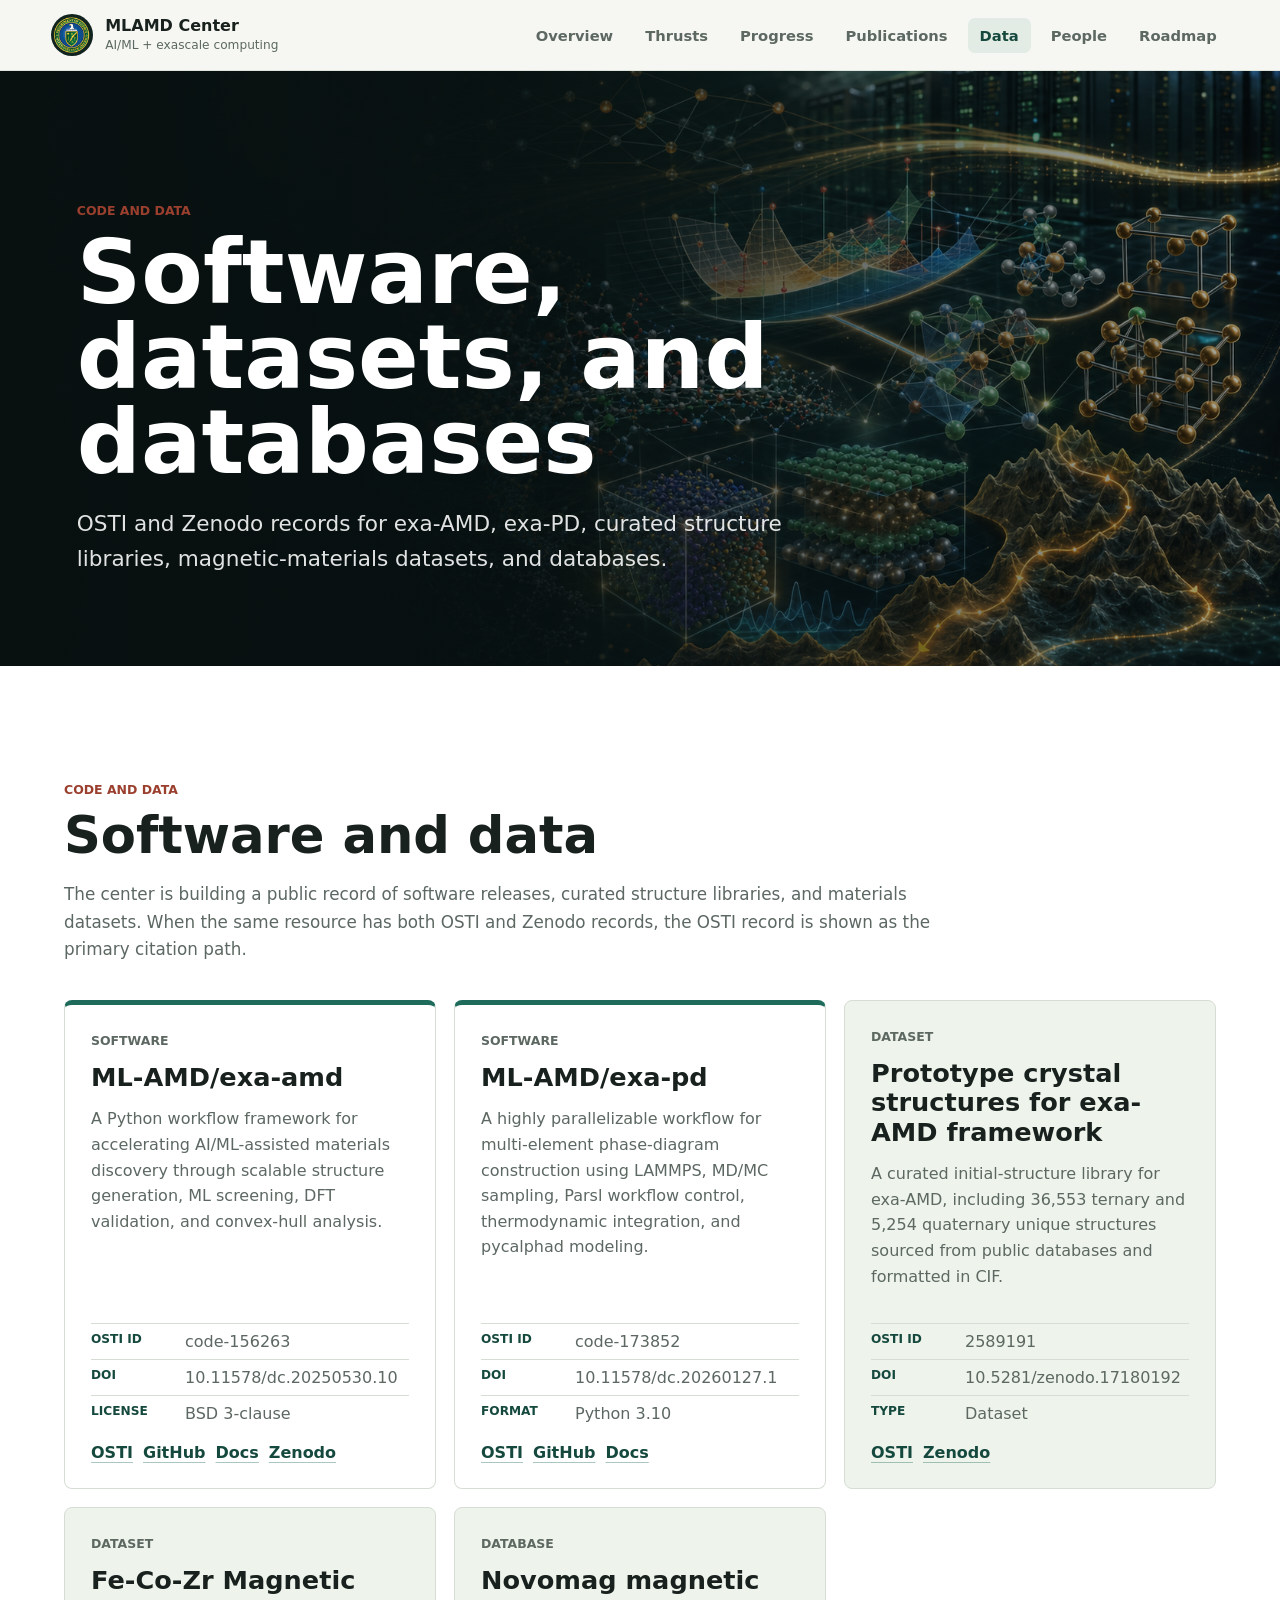
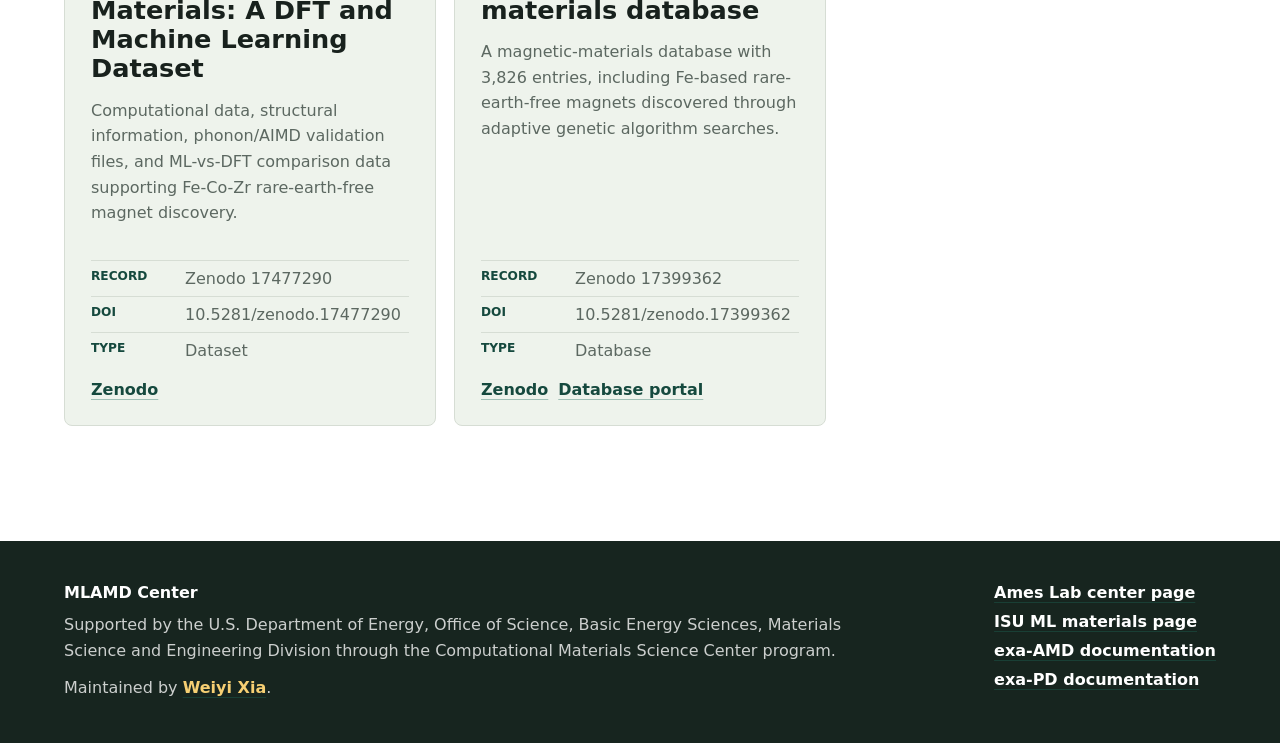
==== data.html @ cbc858d2 "Publish MLAMD center website" ====
<!doctype html>
<html lang="en">
  <head>
    <meta charset="utf-8" />
    <meta name="viewport" content="width=device-width, initial-scale=1" />
    <title>Code and Data | MLAMD Center</title>
    <meta name="description" content="MLAMD Center project page." />
    <link rel="stylesheet" href="styles.css" />
  </head>
  <body>
    <header class="site-header">
      <a class="brand" href="index.html" aria-label="MLAMD Center home">
        <img class="brand-logo" src="assets/doe-seal.png" alt="U.S. Department of Energy seal" />
        <span>
          <strong>MLAMD Center</strong>
          <small>AI/ML + exascale computing</small>
        </span>
      </a>
      <nav class="main-nav" aria-label="Primary navigation">
        <a href="index.html">Overview</a>
        <a href="thrusts.html">Thrusts</a>
        <a href="progress.html">Progress</a>
        <a href="publications.html">Publications</a>
        <a class="is-active" href="data.html">Data</a>
        <a href="people.html">People</a>
        <a href="roadmap.html">Roadmap</a>
      </nav>
    </header>
    <main id="top">
      <section class="people-hero page-hero">
        <div>
          <p class="eyebrow">Code and Data</p>
          <h1>Software, datasets, and databases</h1>
          <p class="lead">OSTI and Zenodo records for exa-AMD, exa-PD, curated structure libraries, magnetic-materials datasets, and databases.</p>
        </div>
      </section>

      <section id="data" class="section data-section">
        <div class="section-heading wide">
          <p class="eyebrow">Code and Data</p>
          <h2>Software and data</h2>
          <p class="section-intro">
            The center is building a public record of software releases, curated structure libraries, and
            materials datasets. When the same resource has both OSTI and Zenodo records, the OSTI record is shown
            as the primary citation path.
          </p>
        </div>
        <div class="data-grid">
          <article class="data-card featured-data">
            <p class="label">Software</p>
            <h3>ML-AMD/exa-amd</h3>
            <p>
              A Python workflow framework for accelerating AI/ML-assisted materials discovery through scalable
              structure generation, ML screening, DFT validation, and convex-hull analysis.
            </p>
            <dl class="data-meta">
              <div><dt>OSTI ID</dt><dd>code-156263</dd></div>
              <div><dt>DOI</dt><dd>10.11578/dc.20250530.10</dd></div>
              <div><dt>License</dt><dd>BSD 3-clause</dd></div>
            </dl>
            <div class="data-links">
              <a href="https://www.osti.gov/biblio/code-156263">OSTI</a>
              <a href="https://github.com/ML-AMD/exa-amd">GitHub</a>
              <a href="https://ml-amd.github.io/exa-amd/">Docs</a>
              <a href="https://zenodo.org/records/17477448">Zenodo</a>
            </div>
          </article>

          <article class="data-card featured-data">
            <p class="label">Software</p>
            <h3>ML-AMD/exa-pd</h3>
            <p>
              A highly parallelizable workflow for multi-element phase-diagram construction using LAMMPS,
              MD/MC sampling, Parsl workflow control, thermodynamic integration, and pycalphad modeling.
            </p>
            <dl class="data-meta">
              <div><dt>OSTI ID</dt><dd>code-173852</dd></div>
              <div><dt>DOI</dt><dd>10.11578/dc.20260127.1</dd></div>
              <div><dt>Format</dt><dd>Python 3.10</dd></div>
            </dl>
            <div class="data-links">
              <a href="https://www.osti.gov/biblio/code-173852">OSTI</a>
              <a href="https://github.com/ML-AMD/exa-pd">GitHub</a>
              <a href="https://ml-amd.github.io/exa-pd/">Docs</a>
            </div>
          </article>

          <article class="data-card">
            <p class="label">Dataset</p>
            <h3>Prototype crystal structures for exa-AMD framework</h3>
            <p>
              A curated initial-structure library for exa-AMD, including 36,553 ternary and 5,254 quaternary
              unique structures sourced from public databases and formatted in CIF.
            </p>
            <dl class="data-meta">
              <div><dt>OSTI ID</dt><dd>2589191</dd></div>
              <div><dt>DOI</dt><dd>10.5281/zenodo.17180192</dd></div>
              <div><dt>Type</dt><dd>Dataset</dd></div>
            </dl>
            <div class="data-links">
              <a href="https://www.osti.gov/biblio/2589191">OSTI</a>
              <a href="https://zenodo.org/records/17180192">Zenodo</a>
            </div>
          </article>

          <article class="data-card">
            <p class="label">Dataset</p>
            <h3>Fe-Co-Zr Magnetic Materials: A DFT and Machine Learning Dataset</h3>
            <p>
              Computational data, structural information, phonon/AIMD validation files, and ML-vs-DFT comparison
              data supporting Fe-Co-Zr rare-earth-free magnet discovery.
            </p>
            <dl class="data-meta">
              <div><dt>Record</dt><dd>Zenodo 17477290</dd></div>
              <div><dt>DOI</dt><dd>10.5281/zenodo.17477290</dd></div>
              <div><dt>Type</dt><dd>Dataset</dd></div>
            </dl>
            <div class="data-links">
              <a href="https://zenodo.org/records/17477290">Zenodo</a>
            </div>
          </article>

          <article class="data-card">
            <p class="label">Database</p>
            <h3>Novomag magnetic materials database</h3>
            <p>
              A magnetic-materials database with 3,826 entries, including Fe-based rare-earth-free magnets
              discovered through adaptive genetic algorithm searches.
            </p>
            <dl class="data-meta">
              <div><dt>Record</dt><dd>Zenodo 17399362</dd></div>
              <div><dt>DOI</dt><dd>10.5281/zenodo.17399362</dd></div>
              <div><dt>Type</dt><dd>Database</dd></div>
            </dl>
            <div class="data-links">
              <a href="https://zenodo.org/records/17399362">Zenodo</a>
              <a href="https://www.novomag.physics.iastate.edu/structure-database">Database portal</a>
            </div>
          </article>
        </div>
      </section>
    </main>
    <footer class="site-footer">
      <div>
        <strong>MLAMD Center</strong>
        <p>Supported by the U.S. Department of Energy, Office of Science, Basic Energy Sciences, Materials Science and Engineering Division through the Computational Materials Science Center program.</p>
        <p class="maintainer">Maintained by <a href="https://shdejavu.github.io/">Weiyi Xia</a>.</p>
      </div>
      <nav aria-label="Related links">
        <a href="https://www.ameslab.gov/machine-learning-accelerated-materials-discovery-center">Ames Lab center page</a>
        <a href="https://ml-material.physics.iastate.edu/">ISU ML materials page</a>
        <a href="https://ml-amd.github.io/exa-amd/">exa-AMD documentation</a>
        <a href="https://ml-amd.github.io/exa-pd/">exa-PD documentation</a>
      </nav>
    </footer>
    <script src="app.js"></script>
  </body>
</html>
---- styles.css ----
:root {
  color-scheme: light;
  --bg: #f6f7f2;
  --surface: #ffffff;
  --surface-soft: #eef3ec;
  --figure-bg: #ffffff;
  --ink: #18211d;
  --muted: #5c6861;
  --line: #d6ddd4;
  --green: #1f6b5b;
  --green-dark: #15493e;
  --rust: #9b3f2e;
  --gold: #b89444;
  --blue: #375d8d;
  --shadow: 0 18px 45px rgba(19, 28, 24, 0.12);
  font-family:
    Inter, ui-sans-serif, system-ui, -apple-system, BlinkMacSystemFont, "Segoe UI",
    sans-serif;
}

* {
  box-sizing: border-box;
}

html {
  scroll-behavior: smooth;
}

body {
  margin: 0;
  background: var(--bg);
  color: var(--ink);
  letter-spacing: 0;
}

img {
  display: block;
  width: 100%;
}

a {
  color: inherit;
  text-decoration-color: rgba(31, 107, 91, 0.38);
  text-underline-offset: 0.22em;
}

a:hover {
  text-decoration-color: currentColor;
}

.site-header {
  position: sticky;
  top: 0;
  z-index: 30;
  display: flex;
  align-items: center;
  justify-content: space-between;
  gap: 24px;
  padding: 14px clamp(18px, 4vw, 52px);
  background: rgba(246, 247, 242, 0.92);
  border-bottom: 1px solid rgba(214, 221, 212, 0.75);
  backdrop-filter: blur(14px);
}

.brand {
  display: inline-flex;
  align-items: center;
  gap: 12px;
  min-width: 220px;
  text-decoration: none;
}

.brand-logo {
  width: 42px;
  height: 42px;
  object-fit: contain;
  border-radius: 999px;
  background: #10231f;
}

.brand strong,
.brand small {
  display: block;
  line-height: 1.05;
}

.brand small {
  margin-top: 4px;
  color: var(--muted);
  font-size: 0.76rem;
}

.main-nav {
  display: flex;
  align-items: center;
  justify-content: flex-end;
  flex-wrap: wrap;
  gap: 8px;
}

.main-nav a {
  padding: 9px 12px;
  border-radius: 7px;
  color: var(--muted);
  font-size: 0.92rem;
  font-weight: 650;
  text-decoration: none;
}

.main-nav a:hover,
.main-nav a.is-active {
  color: var(--green-dark);
  background: rgba(31, 107, 91, 0.09);
}

.hero {
  position: relative;
  min-height: min(760px, calc(100vh - 10px));
  display: grid;
  align-items: end;
  padding: 132px clamp(20px, 6vw, 82px) 62px;
  overflow: hidden;
  background:
    linear-gradient(90deg, rgba(9, 18, 17, 0.93), rgba(9, 18, 17, 0.7) 42%, rgba(9, 18, 17, 0.2) 76%),
    url("assets/hero-mlamd-ai-exascale.png") center right / cover no-repeat;
  color: #fff;
}

.hero::after {
  position: absolute;
  inset: auto 0 0;
  height: 18px;
  content: "";
  background: linear-gradient(90deg, var(--green), var(--gold), var(--rust), var(--blue));
}

.hero-content {
  position: relative;
  z-index: 1;
  max-width: 1060px;
}

.eyebrow,
.label {
  margin: 0 0 12px;
  color: var(--rust);
  font-size: 0.78rem;
  font-weight: 800;
  text-transform: uppercase;
}

.hero .eyebrow {
  color: #f1cc76;
}

h1,
h2,
h3,
p {
  margin-top: 0;
}

h1 {
  max-width: 980px;
  margin-bottom: 22px;
  font-size: clamp(3.1rem, 7vw, 6.8rem);
  line-height: 0.95;
  letter-spacing: 0;
}

h2 {
  margin-bottom: 0;
  font-size: clamp(2rem, 4vw, 4rem);
  line-height: 1.02;
  letter-spacing: 0;
}

h3 {
  margin-bottom: 12px;
  font-size: clamp(1.2rem, 2vw, 1.75rem);
  line-height: 1.15;
  letter-spacing: 0;
}

.lead {
  max-width: 780px;
  margin-bottom: 28px;
  color: rgba(255, 255, 255, 0.88);
  font-size: clamp(1.1rem, 1.8vw, 1.35rem);
  line-height: 1.6;
}

.hero-actions {
  display: flex;
  flex-wrap: wrap;
  gap: 12px;
  margin-bottom: 38px;
}

.button {
  display: inline-flex;
  align-items: center;
  justify-content: center;
  min-height: 46px;
  padding: 12px 18px;
  border: 1px solid rgba(255, 255, 255, 0.42);
  border-radius: 7px;
  font-weight: 800;
  line-height: 1.15;
  text-align: center;
  text-decoration: none;
}

.button.primary {
  color: var(--ink);
  background: #f6cf73;
  border-color: #f6cf73;
}

.button.secondary {
  color: #fff;
  background: rgba(255, 255, 255, 0.08);
}

.hero-facts {
  display: grid;
  grid-template-columns: repeat(3, minmax(0, 1fr));
  gap: 12px;
  max-width: 980px;
  margin: 0;
}

.hero-facts a {
  min-height: 112px;
  padding: 18px;
  border: 1px solid rgba(255, 255, 255, 0.22);
  border-radius: 8px;
  background: rgba(255, 255, 255, 0.08);
}

.hero-fact-title {
  margin-bottom: 8px;
  color: #f6cf73;
  font-size: 0.85rem;
  font-weight: 800;
  text-transform: uppercase;
}

.hero-facts span:last-child {
  margin: 0;
  color: rgba(255, 255, 255, 0.86);
  line-height: 1.38;
}

.section {
  padding: clamp(64px, 9vw, 118px) clamp(20px, 5vw, 72px);
}

.section:nth-of-type(even) {
  background: var(--surface);
}

.section-heading {
  max-width: 780px;
  margin-bottom: 36px;
}

.section-heading.wide {
  max-width: 1080px;
}

.overview-grid,
.publication-grid,
.roadmap-grid {
  display: grid;
  grid-template-columns: repeat(3, minmax(0, 1fr));
  gap: 18px;
}

.feature-block,
.publication-card,
.roadmap-grid article {
  min-height: 250px;
  padding: 26px;
  border: 1px solid var(--line);
  border-radius: 8px;
  background: var(--surface);
}

.section:nth-of-type(even) .feature-block,
.section:nth-of-type(even) .publication-card,
.section:nth-of-type(even) .roadmap-grid article {
  background: var(--surface-soft);
}

.feature-block p,
.publication-card p,
.roadmap-grid p,
.thrust-copy p,
.timeline p,
.site-footer p {
  color: var(--muted);
  font-size: 1rem;
  line-height: 1.65;
}

.thrusts {
  display: grid;
  gap: 56px;
  background: var(--figure-bg);
}

.thrust-row {
  display: grid;
  grid-template-columns: minmax(0, 0.9fr) minmax(0, 1.1fr);
  gap: clamp(24px, 4vw, 58px);
  align-items: center;
}

.thrust-row.reverse {
  grid-template-columns: minmax(0, 1.1fr) minmax(0, 0.9fr);
}

.thrust-row.reverse .thrust-copy {
  order: 2;
}

.compact-list {
  display: grid;
  gap: 10px;
  margin: 22px 0 0;
  padding-left: 19px;
  color: var(--muted);
  line-height: 1.55;
}

.compact-list li::marker {
  color: var(--green);
}

.media-panel {
  margin: 0;
  overflow: hidden;
  border: 0;
  border-radius: 8px;
  background: var(--figure-bg);
  box-shadow: 0 14px 34px rgba(19, 28, 24, 0.08);
}

.media-panel img {
  min-height: 260px;
  object-fit: contain;
  background: var(--figure-bg);
  border-radius: 8px;
}

.media-panel figcaption,
.wide-figure figcaption {
  padding: 12px 2px 0;
  color: var(--muted);
  border-top: 0;
  font-size: 0.9rem;
  line-height: 1.45;
}

.progress {
  background: var(--figure-bg);
}

.progress-layout {
  display: grid;
  grid-template-columns: minmax(0, 0.9fr) minmax(280px, 0.7fr);
  gap: clamp(24px, 4vw, 52px);
  align-items: start;
}

.timeline {
  position: relative;
  display: grid;
  gap: 16px;
  padding-left: 20px;
}

.timeline::before {
  position: absolute;
  top: 6px;
  bottom: 6px;
  left: 0;
  width: 3px;
  content: "";
  background: linear-gradient(var(--green), var(--gold), var(--rust), var(--blue));
}

.timeline article {
  padding: 22px 24px;
  border: 1px solid var(--line);
  border-radius: 8px;
  background: var(--surface);
}

.timeline span {
  display: inline-block;
  margin-bottom: 10px;
  color: var(--green);
  font-size: 0.82rem;
  font-weight: 850;
  text-transform: uppercase;
}

.evidence-stack {
  display: grid;
  gap: 18px;
}

.publication-card a {
  display: inline-flex;
  margin-top: 8px;
  color: var(--green-dark);
  font-weight: 800;
}

.science-visuals {
  display: grid;
  grid-template-columns: minmax(0, 1fr) minmax(0, 1fr);
  gap: 22px;
  background: var(--figure-bg);
}

.wide-figure {
  margin: 0;
  overflow: hidden;
  border: 0;
  border-radius: 8px;
  background: var(--figure-bg);
}

.wide-figure img {
  aspect-ratio: 16 / 9;
  object-fit: contain;
  background: var(--figure-bg);
  border-radius: 8px;
}

.roadmap-grid {
  grid-template-columns: repeat(4, minmax(0, 1fr));
}

.roadmap-grid article {
  min-height: 280px;
  border-top: 5px solid var(--green);
}

.roadmap-grid article:nth-child(2) {
  border-top-color: var(--gold);
}

.roadmap-grid article:nth-child(3) {
  border-top-color: var(--rust);
}

.roadmap-grid article:nth-child(4) {
  border-top-color: var(--blue);
}

.site-footer {
  display: grid;
  grid-template-columns: minmax(0, 1fr) auto;
  gap: 24px;
  padding: 42px clamp(20px, 5vw, 72px);
  color: #fff;
  background: #17251f;
}

.site-footer p {
  max-width: 820px;
  margin: 10px 0 0;
  color: rgba(255, 255, 255, 0.78);
}

.site-footer nav {
  display: grid;
  gap: 10px;
  align-content: start;
}

.site-footer a {
  color: #fff;
  font-weight: 700;
}

.people-hero {
  display: grid;
  min-height: 540px;
  align-items: end;
  padding: 132px clamp(20px, 6vw, 82px) 62px;
  color: #fff;
  background:
    linear-gradient(90deg, rgba(9, 18, 17, 0.94), rgba(9, 18, 17, 0.76) 46%, rgba(9, 18, 17, 0.34)),
    url("assets/hero-mlamd-ai-exascale.png") center right / cover no-repeat;
}

.people-hero > div {
  max-width: 980px;
}

.people-section {
  background: var(--surface);
}

.people-group {
  display: grid;
  gap: 22px;
  margin-top: 46px;
}

.people-group:first-of-type {
  margin-top: 0;
}

.group-heading {
  display: flex;
  align-items: end;
  justify-content: space-between;
  gap: 24px;
  padding-bottom: 14px;
  border-bottom: 1px solid var(--line);
}

.group-heading .label,
.group-heading h3 {
  margin-bottom: 0;
}

.people-grid {
  display: grid;
  grid-template-columns: repeat(3, minmax(0, 1fr));
  gap: 18px;
}

.people-grid.one-up {
  grid-template-columns: minmax(0, 1fr);
}

.person-card {
  display: grid;
  grid-template-columns: minmax(120px, 0.42fr) minmax(0, 0.58fr);
  gap: 20px;
  min-height: 320px;
  overflow: hidden;
  border: 1px solid var(--line);
  border-radius: 8px;
  background: var(--surface-soft);
}

.featured-person {
  grid-template-columns: minmax(220px, 0.28fr) minmax(0, 0.72fr);
  max-width: 920px;
}

.person-card img {
  height: 100%;
  min-height: 320px;
  object-fit: cover;
  object-position: center top;
  background: #dce3df;
}

.person-photo-placeholder {
  display: grid;
  min-height: 320px;
  place-items: center;
  background:
    linear-gradient(135deg, rgba(31, 107, 91, 0.16), rgba(55, 93, 141, 0.16)),
    var(--surface);
}

.person-photo-placeholder span {
  display: grid;
  width: 88px;
  height: 88px;
  place-items: center;
  color: var(--green-dark);
  border: 1px solid rgba(31, 107, 91, 0.22);
  border-radius: 999px;
  background: rgba(255, 255, 255, 0.72);
  font-size: 1.35rem;
  font-weight: 850;
}

.person-copy {
  display: flex;
  flex-direction: column;
  justify-content: center;
  padding: 22px 22px 22px 0;
}

.person-role {
  margin-bottom: 10px;
  color: var(--rust);
  font-size: 0.76rem;
  font-weight: 850;
  text-transform: uppercase;
}

.person-copy h3 {
  margin-bottom: 8px;
}

.person-title,
.person-org {
  margin-bottom: 4px;
  color: var(--green-dark);
  font-weight: 760;
}

.person-org {
  margin-bottom: 18px;
  color: var(--muted);
}

.person-copy p:last-child {
  margin-bottom: 0;
  color: var(--muted);
  line-height: 1.55;
}

.committee-section {
  background: #e8eee7;
}

.committee-grid {
  display: grid;
  grid-template-columns: repeat(2, minmax(0, 1fr));
  gap: 22px;
}

.committee-panel {
  padding: 28px;
  border: 1px solid var(--line);
  border-radius: 8px;
  background: var(--surface);
}

.committee-list {
  display: grid;
  gap: 16px;
  margin: 0;
  padding: 0;
  list-style: none;
}

.committee-list li {
  display: grid;
  gap: 5px;
  padding-bottom: 15px;
  border-bottom: 1px solid var(--line);
}

.committee-list li:last-child {
  padding-bottom: 0;
  border-bottom: 0;
}

.committee-list strong {
  color: var(--ink);
  font-size: 1.05rem;
}

.committee-list span {
  color: var(--muted);
  line-height: 1.45;
}

@media (max-width: 980px) {
  .site-header {
    align-items: flex-start;
    flex-direction: column;
  }

  .main-nav {
    justify-content: flex-start;
  }

  .hero {
    min-height: auto;
    padding-top: 104px;
  }

  .hero-facts,
  .overview-grid,
  .publication-grid,
  .roadmap-grid,
  .progress-layout,
  .thrust-row,
  .thrust-row.reverse,
  .science-visuals,
  .site-footer,
  .people-grid,
  .committee-grid {
    grid-template-columns: 1fr;
  }

  .person-card,
  .featured-person {
    grid-template-columns: minmax(160px, 0.34fr) minmax(0, 0.66fr);
  }

  .thrust-row.reverse .thrust-copy {
    order: 0;
  }

  .roadmap-grid article,
  .feature-block,
  .publication-card {
    min-height: 0;
  }
}

@media (max-width: 620px) {
  .site-header {
    padding: 12px 16px;
  }

  .brand {
    min-width: 0;
  }

  .main-nav {
    width: 100%;
    max-width: 20rem;
    display: grid;
    grid-template-columns: repeat(2, minmax(0, 1fr));
  }

  .main-nav a {
    padding: 9px 8px;
    font-size: 0.8rem;
    text-align: center;
  }

  .hero {
    padding-right: 18px;
    padding-left: 18px;
    background-position: 62% center;
  }

  .people-hero {
    min-height: 520px;
    padding: 92px 18px 48px;
    background-position: 62% center;
  }

  .hero-actions {
    display: grid;
    max-width: 20rem;
  }

  h1 {
    max-width: 20rem;
    font-size: clamp(2.1rem, 9.2vw, 2.55rem);
  }

  .lead {
    max-width: 20rem;
  }

  h2 {
    font-size: clamp(1.85rem, 11vw, 3rem);
  }

  .section {
    padding-right: 18px;
    padding-left: 18px;
  }

  .media-panel img {
    min-height: 210px;
  }

  .person-card,
  .featured-person {
    grid-template-columns: 1fr;
  }

  .person-card img,
  .person-photo-placeholder {
    width: 100%;
    height: auto;
    max-height: 420px;
    min-height: 0;
    object-fit: contain;
    background: var(--surface);
  }

  .person-photo-placeholder {
    min-height: 240px;
  }

  .person-copy {
    padding: 0 20px 22px;
  }

  .group-heading {
    display: grid;
  }
}


.hero-fact {
  color: inherit;
  text-decoration: none;
  transition: transform 160ms ease, background 160ms ease, border-color 160ms ease;
}

.hero-fact:hover {
  transform: translateY(-2px);
  background: rgba(255, 255, 255, 0.13);
  border-color: rgba(255, 255, 255, 0.42);
}

.hero-fact-title {
  display: block;
  margin-bottom: 8px;
  color: #f6cf73;
  font-size: 0.85rem;
  font-weight: 800;
  text-transform: uppercase;
}

.hero-facts span:last-child {
  display: block;
  color: rgba(255, 255, 255, 0.86);
  line-height: 1.38;
}

.section-intro {
  max-width: 900px;
  margin-top: 20px;
  color: var(--muted);
  font-size: 1.05rem;
  line-height: 1.65;
}

.data-section {
  background: var(--surface);
}

.data-grid {
  display: grid;
  grid-template-columns: repeat(3, minmax(0, 1fr));
  gap: 18px;
}

.data-card {
  display: flex;
  min-height: 360px;
  flex-direction: column;
  padding: 26px;
  border: 1px solid var(--line);
  border-radius: 8px;
  background: var(--surface-soft);
}

.data-card.featured-data {
  background: #fff;
  border-top: 5px solid var(--green);
}

.data-card h3 {
  margin-bottom: 14px;
}

.data-card p {
  color: var(--muted);
  line-height: 1.6;
}

.data-meta {
  display: grid;
  gap: 8px;
  margin: auto 0 20px;
  padding-top: 18px;
}

.data-meta div {
  display: grid;
  grid-template-columns: 82px minmax(0, 1fr);
  gap: 12px;
  border-top: 1px solid var(--line);
  padding-top: 8px;
}

.data-meta dt {
  color: var(--green-dark);
  font-size: 0.76rem;
  font-weight: 850;
  text-transform: uppercase;
}

.data-meta dd {
  margin: 0;
  color: var(--muted);
  overflow-wrap: anywhere;
}

.data-links {
  display: flex;
  flex-wrap: wrap;
  gap: 10px;
}

.data-links a,
.page-gateway a {
  color: var(--green-dark);
  font-weight: 800;
}

.page-gateway a {
  text-decoration: none;
}

.maintainer {
  margin-top: 12px;
  color: rgba(255, 255, 255, 0.84);
}

.maintainer a {
  color: #f6cf73;
}

.person-link-card {
  color: inherit;
  text-decoration: none;
  transition: transform 160ms ease, box-shadow 160ms ease;
}

.person-link-card:hover {
  transform: translateY(-2px);
  box-shadow: var(--shadow);
}

.page-hero {
  min-height: 520px;
}

@media (max-width: 980px) {
  .data-grid {
    grid-template-columns: 1fr;
  }
}
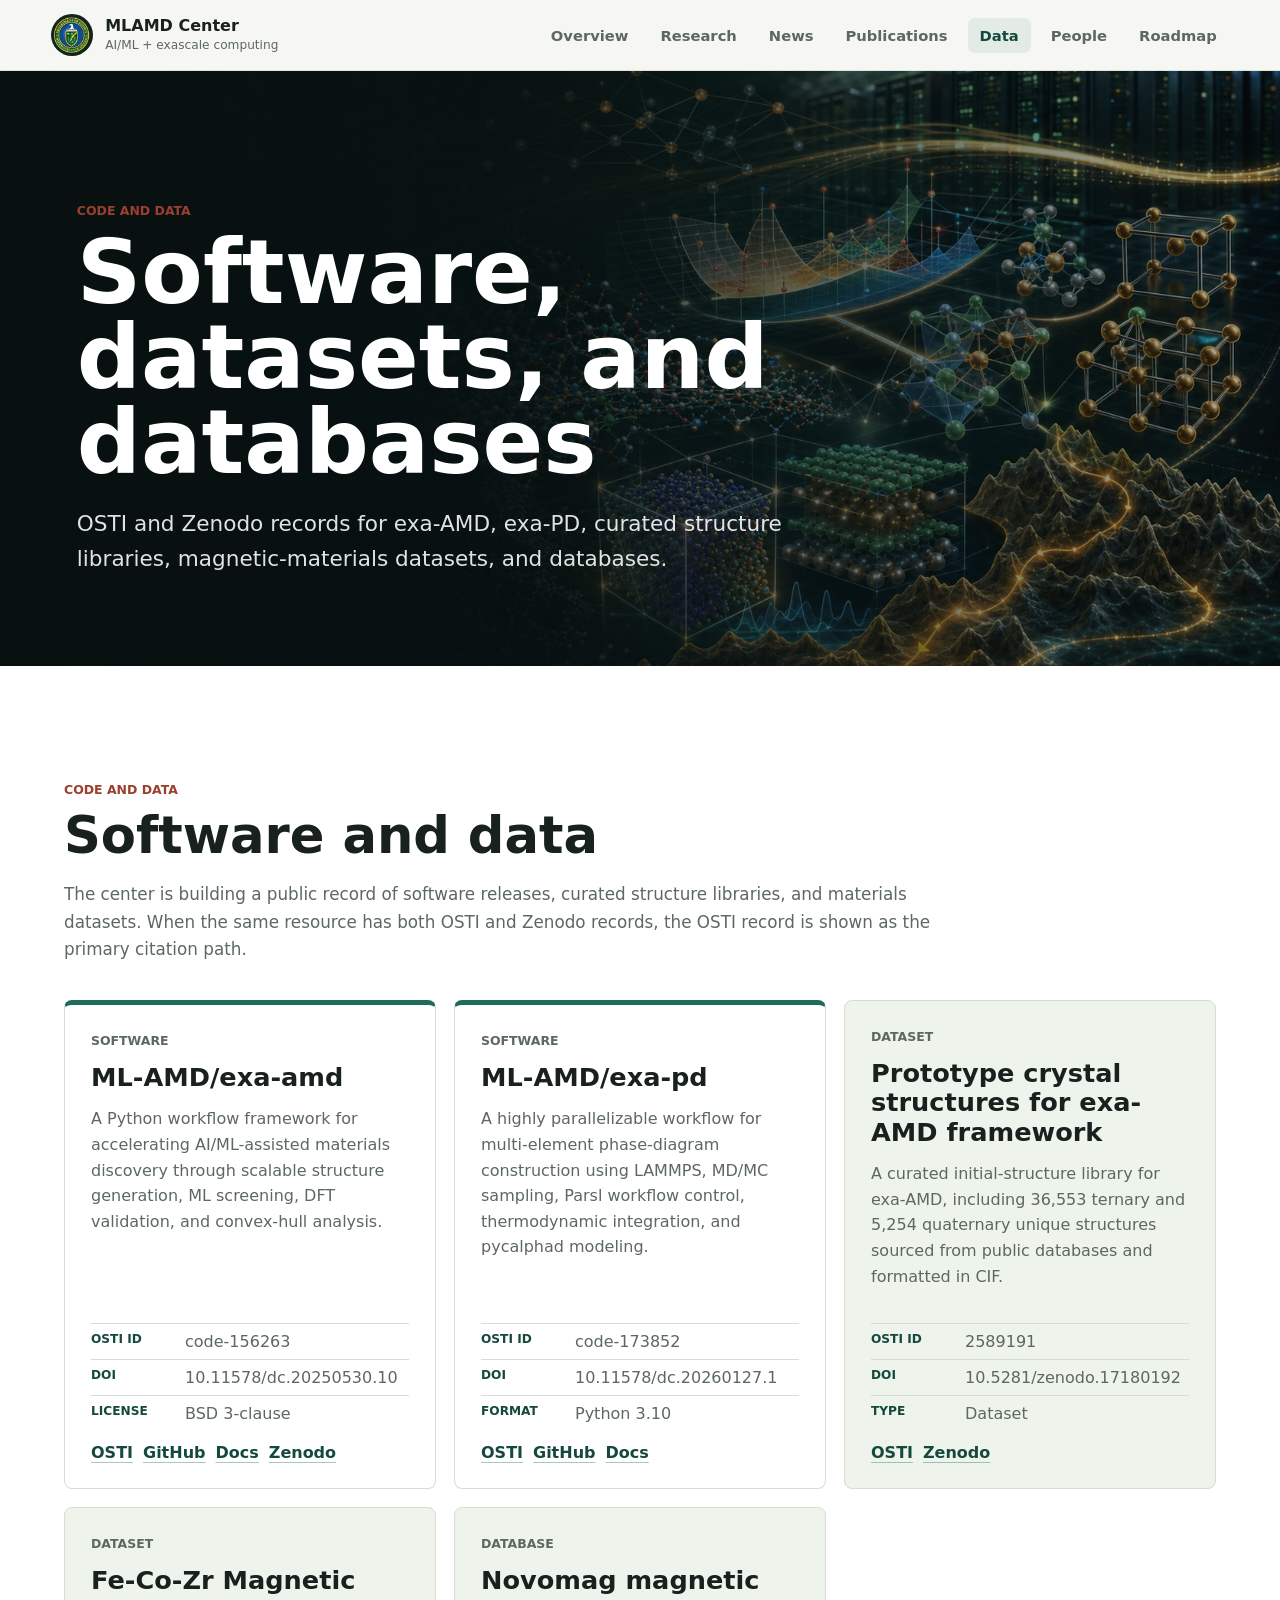
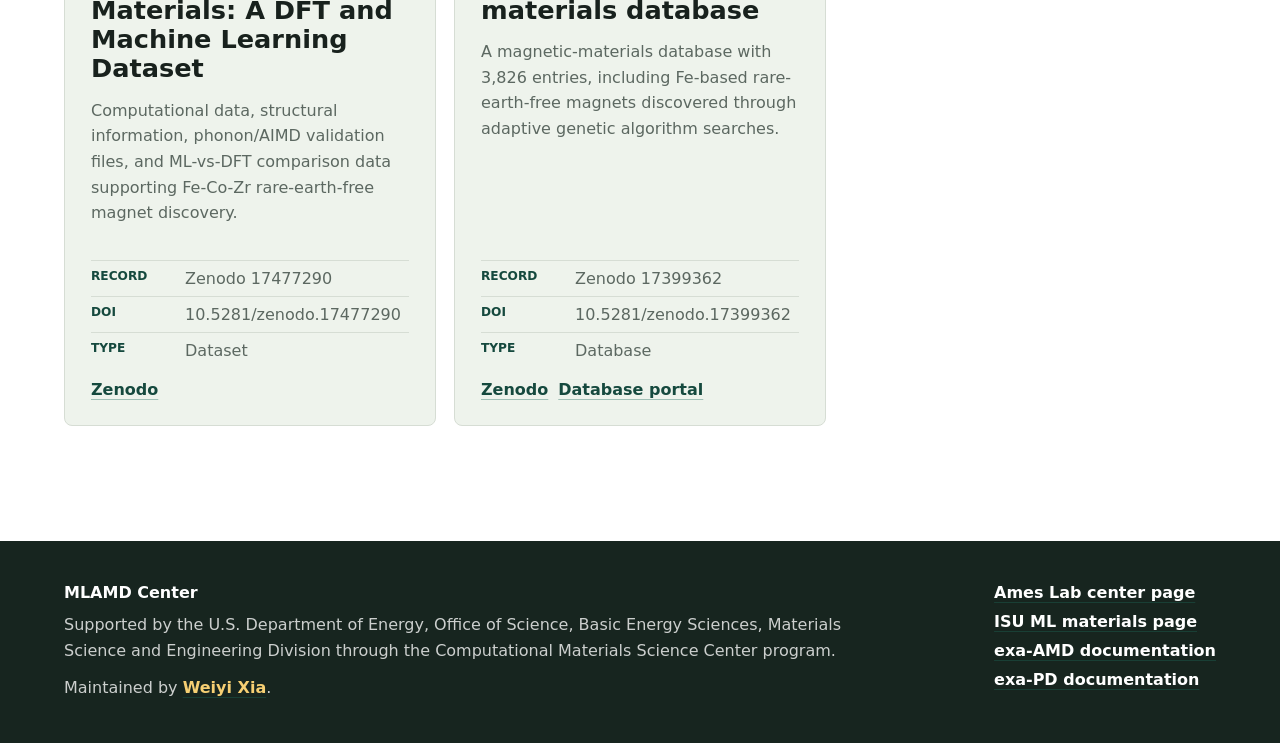
==== commit f3918118: "Rename navigation to research and news" ====
--- a/data.html
+++ b/data.html
@@ -18,8 +18,8 @@
       </a>
       <nav class="main-nav" aria-label="Primary navigation">
         <a href="index.html">Overview</a>
-        <a href="thrusts.html">Thrusts</a>
-        <a href="progress.html">Progress</a>
+        <a href="research.html">Research</a>
+        <a href="news.html">News</a>
         <a href="publications.html">Publications</a>
         <a class="is-active" href="data.html">Data</a>
         <a href="people.html">People</a>
--- a/styles.css
+++ b/styles.css
@@ -306,8 +306,40 @@
 
 .thrusts {
   display: grid;
-  gap: 56px;
+  gap: 42px;
   background: var(--figure-bg);
+}
+
+.thrust-block {
+  display: grid;
+  gap: 30px;
+  padding: clamp(24px, 4vw, 42px);
+  border: 1px solid rgba(53, 73, 60, 0.14);
+  border-top: 8px solid var(--green);
+  border-radius: 8px;
+  background: #fff;
+  box-shadow: 0 18px 44px rgba(19, 28, 24, 0.08);
+}
+
+.thrust-block-pd {
+  border-top-color: var(--blue);
+}
+
+.thrust-block-heading {
+  max-width: 1040px;
+}
+
+.thrust-block-heading p,
+.thrust-publication-note p {
+  color: var(--muted);
+  font-size: 1rem;
+  line-height: 1.65;
+}
+
+.thrust-block h4 {
+  margin: 0 0 10px;
+  color: var(--ink);
+  font-size: 1.05rem;
 }
 
 .thrust-row {
@@ -317,12 +349,65 @@
   align-items: center;
 }
 
+.thrust-block .thrust-row {
+  align-items: start;
+}
+
 .thrust-row.reverse {
   grid-template-columns: minmax(0, 1.1fr) minmax(0, 0.9fr);
 }
 
 .thrust-row.reverse .thrust-copy {
   order: 2;
+}
+
+.thrust-subsection {
+  display: grid;
+  grid-template-columns: minmax(0, 0.9fr) minmax(0, 1.1fr);
+  gap: clamp(24px, 4vw, 48px);
+  align-items: start;
+  padding-top: 28px;
+  border-top: 1px solid rgba(53, 73, 60, 0.14);
+}
+
+.thrust-progress-figures {
+  display: grid;
+  grid-template-columns: repeat(2, minmax(0, 1fr));
+  gap: 18px;
+}
+
+.thrust-publication-note {
+  grid-template-columns: minmax(0, 1fr) auto;
+  align-items: center;
+  background: var(--soft);
+  border: 1px solid rgba(53, 73, 60, 0.12);
+  border-radius: 8px;
+  padding: 22px;
+}
+
+.thrust-link-row {
+  display: flex;
+  flex-wrap: wrap;
+  justify-content: flex-end;
+  gap: 10px;
+}
+
+.thrust-link-row a {
+  display: inline-flex;
+  align-items: center;
+  justify-content: center;
+  min-height: 38px;
+  padding: 9px 13px;
+  color: #fff;
+  background: var(--green);
+  border-radius: 999px;
+  font-size: 0.88rem;
+  font-weight: 800;
+  text-decoration: none;
+}
+
+.thrust-block-pd .thrust-link-row a {
+  background: var(--blue);
 }
 
 .compact-list {
@@ -336,6 +421,24 @@
 
 .compact-list li::marker {
   color: var(--green);
+}
+
+.module-list {
+  margin-top: 18px;
+}
+
+.module-list li {
+  padding-left: 2px;
+}
+
+.module-list strong {
+  display: block;
+  margin-bottom: 3px;
+  color: var(--ink);
+}
+
+.thrust-block-pd .compact-list li::marker {
+  color: var(--blue);
 }
 
 .media-panel {
@@ -348,6 +451,7 @@
 }
 
 .media-panel img {
+  width: 100%;
   min-height: 260px;
   object-fit: contain;
   background: var(--figure-bg);
@@ -693,6 +797,9 @@
   .progress-layout,
   .thrust-row,
   .thrust-row.reverse,
+  .thrust-subsection,
+  .thrust-publication-note,
+  .thrust-progress-figures,
   .science-visuals,
   .site-footer,
   .people-grid,
@@ -707,6 +814,10 @@
 
   .thrust-row.reverse .thrust-copy {
     order: 0;
+  }
+
+  .thrust-link-row {
+    justify-content: flex-start;
   }
 
   .roadmap-grid article,
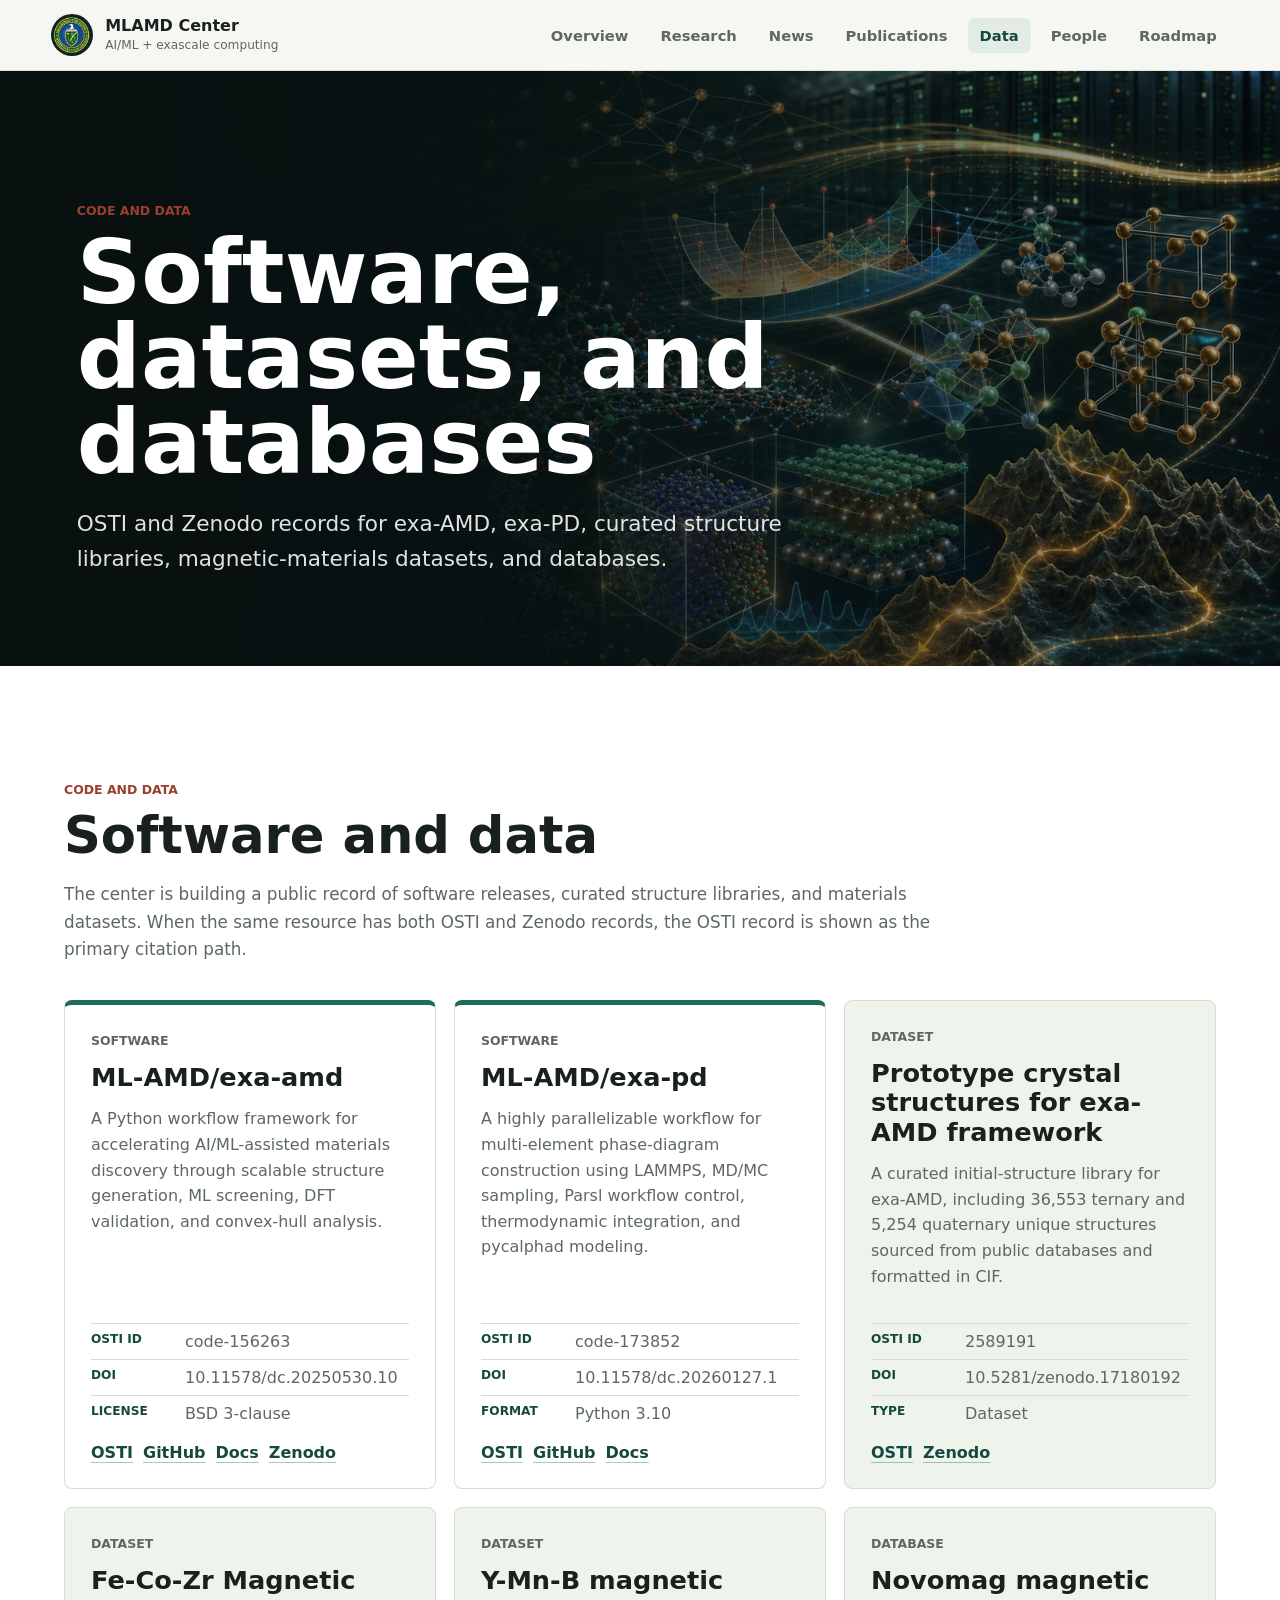
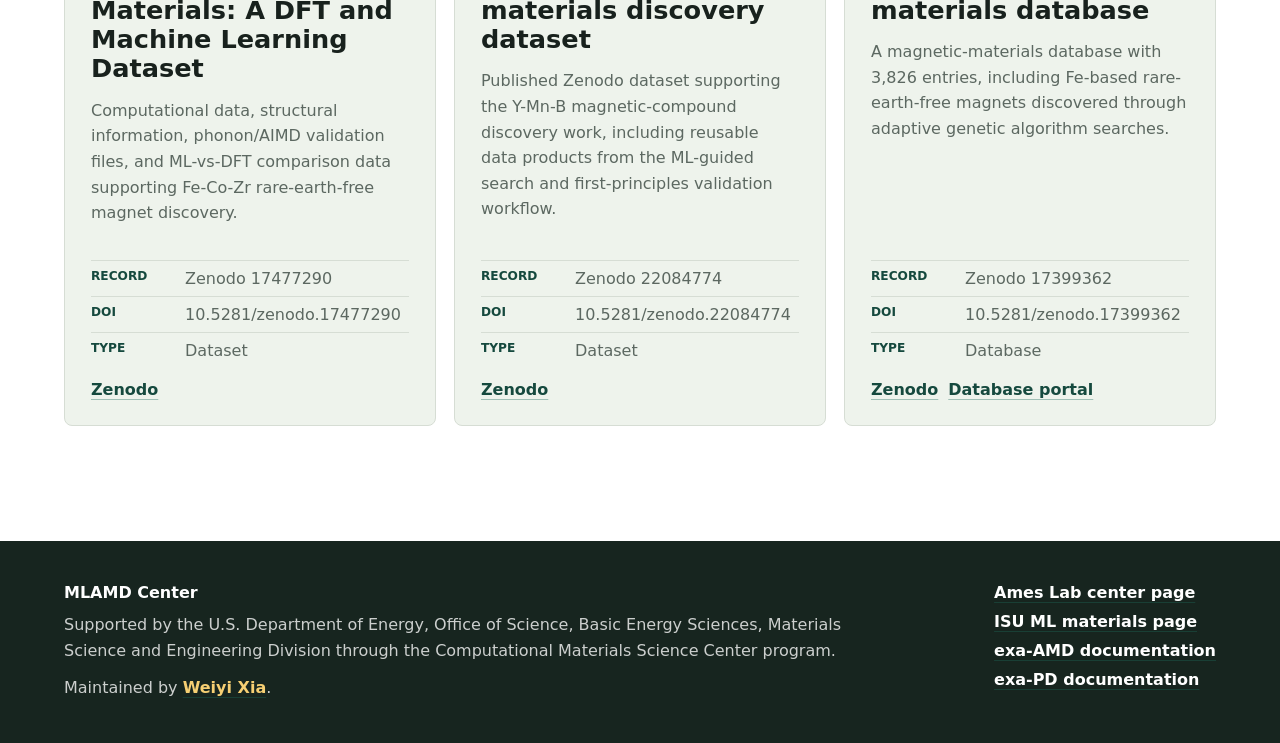
==== commit 7ddcaa39: "Update news publications data and people" ====
--- a/data.html
+++ b/data.html
@@ -121,6 +121,23 @@
           </article>
 
           <article class="data-card">
+            <p class="label">Dataset</p>
+            <h3>Y-Mn-B magnetic materials discovery dataset</h3>
+            <p>
+              Published Zenodo dataset supporting the Y-Mn-B magnetic-compound discovery work, including reusable
+              data products from the ML-guided search and first-principles validation workflow.
+            </p>
+            <dl class="data-meta">
+              <div><dt>Record</dt><dd>Zenodo 22084774</dd></div>
+              <div><dt>DOI</dt><dd>10.5281/zenodo.22084774</dd></div>
+              <div><dt>Type</dt><dd>Dataset</dd></div>
+            </dl>
+            <div class="data-links">
+              <a href="https://zenodo.org/records/22084774">Zenodo</a>
+            </div>
+          </article>
+
+          <article class="data-card">
             <p class="label">Database</p>
             <h3>Novomag magnetic materials database</h3>
             <p>
--- a/styles.css
+++ b/styles.css
@@ -728,6 +728,13 @@
   line-height: 1.55;
 }
 
+.person-email {
+  display: inline-block;
+  margin-top: 10px;
+  color: var(--green-dark);
+  font-weight: 800;
+}
+
 .committee-section {
   background: #e8eee7;
 }
